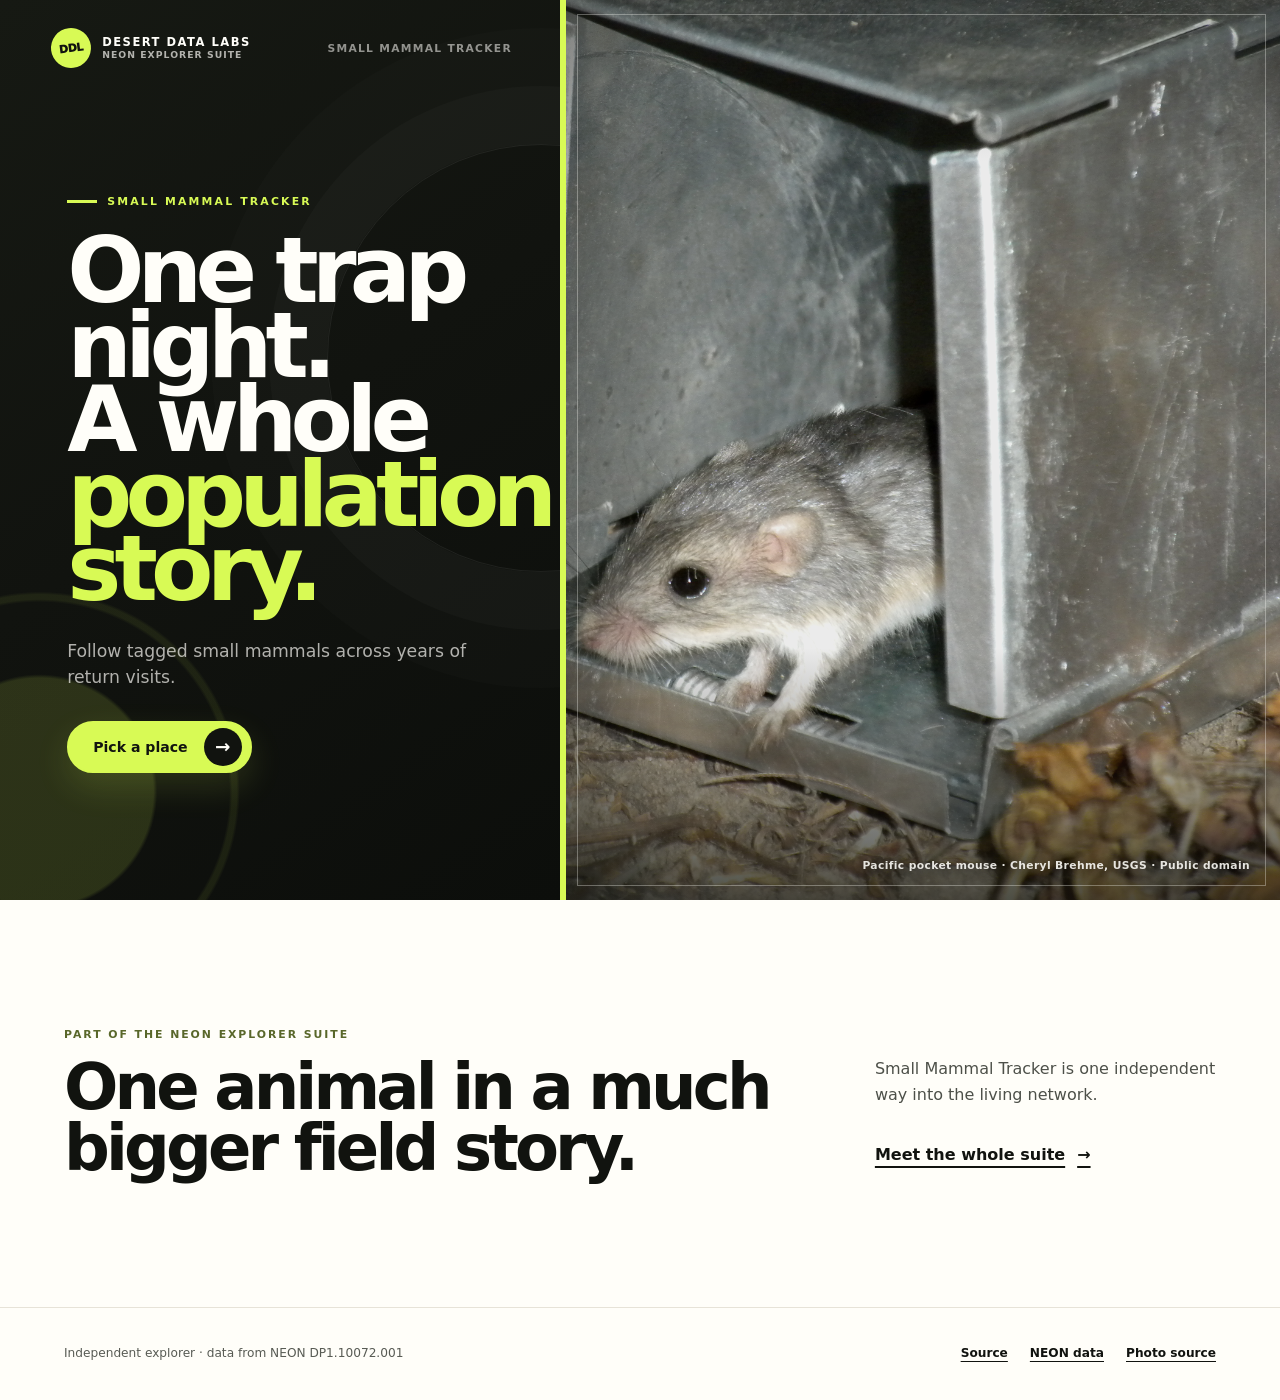
==== docs/index.html @ df5942e6 "Revamp public cover as a Living Poster" ====
<!doctype html>
<html lang="en">
<head>
  <meta charset="utf-8">
  <meta name="viewport" content="width=device-width, initial-scale=1">
  <title>NEON Small Mammal Tracker — Follow a tagged animal</title>
  <meta name="description" content="Follow tagged small mammals across years of return visits in an interactive NEON data explorer.">
  <meta name="theme-color" content="#11130f">
  <meta name="color-scheme" content="dark">

  <link rel="canonical" href="https://tgilbert14.github.io/NEON-Small-Mammal-Tracker-App/">
  <link rel="preload" as="image" href="assets/pacific-pocket-mouse-sherman-trap-usgs.jpg" fetchpriority="high">

  <meta property="og:type" content="website">
  <meta property="og:site_name" content="NEON Explorer Suite">
  <meta property="og:title" content="One trap night. A whole population story.">
  <meta property="og:description" content="Follow tagged small mammals across years of return visits.">
  <meta property="og:url" content="https://tgilbert14.github.io/NEON-Small-Mammal-Tracker-App/">
  <meta property="og:image" content="https://tgilbert14.github.io/NEON-Small-Mammal-Tracker-App/og-image.jpg">
  <meta property="og:image:width" content="1200">
  <meta property="og:image:height" content="630">
  <meta property="og:image:alt" content="A Pacific pocket mouse leaves a Sherman live trap beside the words One trap night. A whole population story.">
  <meta name="twitter:card" content="summary_large_image">
  <meta name="twitter:title" content="One trap night. A whole population story.">
  <meta name="twitter:description" content="Follow tagged small mammals across years of return visits.">
  <meta name="twitter:image" content="https://tgilbert14.github.io/NEON-Small-Mammal-Tracker-App/og-image.jpg">
  <meta name="twitter:image:alt" content="A Pacific pocket mouse leaves a Sherman live trap beside the words One trap night. A whole population story.">

  <script type="application/ld+json">
  {
    "@context": "https://schema.org",
    "@type": "WebApplication",
    "name": "NEON Small Mammal Tracker",
    "description": "Follow tagged small mammals across years of return visits.",
    "applicationCategory": "EducationalApplication",
    "operatingSystem": "Any",
    "isAccessibleForFree": true,
    "url": "https://019ec337-7100-317e-5052-c3bf32ffcb79.share.connect.posit.cloud/",
    "codeRepository": "https://github.com/tgilbert14/NEON-Small-Mammal-Tracker-App"
  }
  </script>

  <style>
    :root {
      --ink: #11130f;
      --ink-soft: #1a1d17;
      --paper: #fffef9;
      --acid: #d8fa55;
      --acid-soft: #e9fca4;
      --sand: #e8d7b2;
      --muted: rgba(255, 254, 249, .68);
      --line: rgba(255, 254, 249, .16);
      --shell: 1280px;
      --ease: cubic-bezier(.2, .75, .25, 1);
    }

    *, *::before, *::after { box-sizing: border-box; }
    html { scroll-behavior: smooth; background: var(--ink); }
    body {
      margin: 0;
      color: var(--paper);
      background: var(--ink);
      font-family: Inter, ui-sans-serif, system-ui, -apple-system, BlinkMacSystemFont, "Segoe UI", sans-serif;
      -webkit-font-smoothing: antialiased;
      text-rendering: optimizeLegibility;
    }
    img { max-width: 100%; }
    a { color: inherit; }

    .skip-link {
      position: fixed;
      z-index: 100;
      top: 10px;
      left: 10px;
      padding: 12px 16px;
      color: var(--ink);
      background: var(--acid);
      border-radius: 999px;
      font-weight: 850;
      text-decoration: none;
      transform: translateY(-180%);
      transition: transform .18s ease;
    }
    .skip-link:focus { transform: translateY(0); }

    .topline {
      position: absolute;
      z-index: 20;
      top: 0;
      left: 0;
      width: 44%;
      min-height: 94px;
      display: flex;
      align-items: center;
      justify-content: space-between;
      gap: 24px;
      padding: 26px clamp(24px, 4vw, 64px);
    }
    .brand {
      min-height: 44px;
      display: inline-flex;
      align-items: center;
      gap: 11px;
      color: var(--paper);
      text-decoration: none;
    }
    .brand-mark {
      width: 40px;
      height: 40px;
      display: grid;
      place-items: center;
      flex: 0 0 auto;
      color: var(--ink);
      background: var(--acid);
      border-radius: 50%;
      font-size: .68rem;
      font-weight: 950;
      letter-spacing: -.03em;
      transform: rotate(-7deg);
    }
    .brand-copy {
      display: grid;
      gap: 2px;
      font-size: .72rem;
      font-weight: 850;
      line-height: 1.05;
      letter-spacing: .13em;
      text-transform: uppercase;
    }
    .brand-copy small {
      color: var(--muted);
      font-size: .58rem;
      font-weight: 700;
      letter-spacing: .11em;
    }
    .product-name {
      color: rgba(255, 254, 249, .54);
      font-size: .67rem;
      font-weight: 800;
      letter-spacing: .12em;
      text-align: right;
      text-transform: uppercase;
    }

    .poster {
      position: relative;
      min-height: 100svh;
      display: grid;
      grid-template-columns: 44% 56%;
      overflow: hidden;
      isolation: isolate;
      background: var(--ink);
    }
    .poster::after {
      content: "";
      position: absolute;
      z-index: 8;
      top: 0;
      bottom: 0;
      left: calc(44% - 3px);
      width: 6px;
      background: var(--acid);
      pointer-events: none;
    }

    .poster-copy {
      position: relative;
      z-index: 3;
      min-width: 0;
      min-height: 100svh;
      display: flex;
      flex-direction: column;
      justify-content: center;
      align-items: flex-start;
      padding: 132px clamp(28px, 5.25vw, 84px) 64px clamp(28px, 5.25vw, 84px);
      overflow: hidden;
      background:
        radial-gradient(circle at 7% 88%, rgba(216, 250, 85, .14) 0 12%, transparent 12.4%),
        radial-gradient(circle at 7% 88%, transparent 0 20%, rgba(216, 250, 85, .075) 20.3% 20.8%, transparent 21.1%),
        linear-gradient(145deg, #161913 0%, var(--ink) 48%, #0c0e0b 100%);
    }
    .poster-copy::before {
      content: "";
      position: absolute;
      z-index: -1;
      top: 16%;
      right: -34%;
      width: 76%;
      aspect-ratio: 1;
      border: 1px solid rgba(255, 254, 249, .07);
      border-radius: 50%;
      box-shadow: 0 0 0 58px rgba(255, 254, 249, .018), 0 0 0 116px rgba(255, 254, 249, .012);
    }
    .poster-kicker {
      display: inline-flex;
      align-items: center;
      gap: 10px;
      margin: 0 0 26px;
      color: var(--acid);
      font-size: .68rem;
      font-weight: 900;
      letter-spacing: .2em;
      text-transform: uppercase;
    }
    .poster-kicker::before {
      content: "";
      width: 30px;
      height: 3px;
      background: currentColor;
    }
    .poster h1 {
      max-width: 720px;
      margin: 0;
      color: var(--paper);
      font-size: clamp(4.35rem, 7.1vw, 8.5rem);
      font-weight: 900;
      line-height: .82;
      letter-spacing: -.075em;
      text-wrap: balance;
    }
    .poster h1 span { display: block; }
    .poster h1 em {
      display: inline;
      color: var(--acid);
      font-style: normal;
    }
    .poster-promise {
      max-width: 430px;
      margin: 32px 0 0;
      color: var(--muted);
      font-size: clamp(1rem, 1.35vw, 1.22rem);
      line-height: 1.5;
    }
    .poster-cta {
      min-height: 52px;
      display: inline-flex;
      align-items: center;
      justify-content: center;
      gap: 16px;
      margin-top: 30px;
      padding: 0 8px 0 24px;
      color: var(--ink);
      background: var(--acid);
      border: 2px solid var(--acid);
      border-radius: 999px;
      box-shadow: 0 14px 34px rgba(216, 250, 85, .14);
      font-size: .88rem;
      font-weight: 900;
      text-decoration: none;
      transition: transform .18s var(--ease), background .18s ease, box-shadow .18s ease;
    }
    .poster-cta-icon {
      width: 38px;
      height: 38px;
      display: grid;
      place-items: center;
      flex: 0 0 auto;
      color: var(--paper);
      background: var(--ink);
      border-radius: 50%;
      font-size: 1.15rem;
      line-height: 1;
      transition: transform .18s var(--ease);
    }
    .poster-cta:hover {
      color: var(--ink);
      background: var(--acid-soft);
      box-shadow: 0 18px 42px rgba(216, 250, 85, .2);
      transform: translateY(-3px);
    }
    .poster-cta:hover .poster-cta-icon { transform: translateX(3px); }

    .poster-photo {
      position: relative;
      min-width: 0;
      min-height: 100svh;
      margin: 0;
      overflow: hidden;
      background: #5f5b4e;
    }
    .poster-photo::before {
      content: "";
      position: absolute;
      z-index: 2;
      inset: 0;
      background:
        linear-gradient(90deg, rgba(17, 19, 15, .33), transparent 18%),
        linear-gradient(0deg, rgba(17, 19, 15, .72), transparent 28%),
        linear-gradient(180deg, rgba(17, 19, 15, .28), transparent 18%);
      pointer-events: none;
    }
    .poster-photo::after {
      content: "";
      position: absolute;
      z-index: 3;
      inset: 14px;
      border: 1px solid rgba(255, 254, 249, .32);
      pointer-events: none;
    }
    .poster-photo img {
      width: 100%;
      height: 100%;
      display: block;
      object-fit: cover;
      object-position: 100% 50%;
      filter: saturate(.82) contrast(1.06) brightness(.92);
      transform: scale(1.015);
    }
    .poster-photo figcaption {
      position: absolute;
      z-index: 4;
      right: 30px;
      bottom: 27px;
      left: 30px;
      color: rgba(255, 254, 249, .88);
      font-size: .67rem;
      font-weight: 700;
      line-height: 1.35;
      letter-spacing: .035em;
      text-align: right;
      text-shadow: 0 2px 14px rgba(0, 0, 0, .9);
    }

    .suite-bridge {
      display: grid;
      grid-template-columns: minmax(0, 1.35fr) minmax(260px, .65fr);
      gap: clamp(38px, 8vw, 120px);
      align-items: end;
      max-width: var(--shell);
      margin: 0 auto;
      padding: clamp(72px, 10vw, 132px) clamp(24px, 5vw, 70px);
      color: var(--ink);
      background: var(--paper);
    }
    .bridge-wrap { background: var(--paper); }
    .suite-bridge .eyebrow {
      display: block;
      margin-bottom: 16px;
      color: #59672a;
      font-size: .68rem;
      font-weight: 900;
      letter-spacing: .18em;
      text-transform: uppercase;
    }
    .suite-bridge h2 {
      max-width: 760px;
      margin: 0;
      color: var(--ink);
      font-size: clamp(2.3rem, 5vw, 5.2rem);
      font-weight: 900;
      line-height: .95;
      letter-spacing: -.06em;
      text-wrap: balance;
    }
    .bridge-note {
      margin: 0;
      color: #4d5049;
      font-size: 1rem;
      line-height: 1.65;
    }
    .bridge-link {
      min-height: 48px;
      display: inline-flex;
      align-items: center;
      gap: 12px;
      margin-top: 22px;
      color: var(--ink);
      font-weight: 900;
      text-decoration-thickness: 2px;
      text-underline-offset: 6px;
    }

    footer {
      border-top: 1px solid #e7e3d8;
      color: #585b54;
      background: var(--paper);
    }
    .footer-inner {
      max-width: var(--shell);
      min-height: 92px;
      display: flex;
      align-items: center;
      justify-content: space-between;
      gap: 24px;
      margin: 0 auto;
      padding: 22px clamp(24px, 5vw, 70px);
      font-size: .76rem;
      line-height: 1.5;
    }
    .footer-links {
      display: flex;
      flex-wrap: wrap;
      justify-content: flex-end;
      gap: 10px 22px;
    }
    .footer-links a {
      min-height: 44px;
      display: inline-flex;
      align-items: center;
      color: var(--ink);
      font-weight: 800;
      text-underline-offset: 4px;
    }

    :focus-visible {
      outline: 3px solid var(--acid);
      outline-offset: 4px;
    }
    .poster-cta:focus-visible {
      outline-color: var(--paper);
      outline-offset: 5px;
    }

    @media (max-width: 980px) {
      .topline { width: 50%; }
      .poster { grid-template-columns: 50% 50%; }
      .poster::after { left: calc(50% - 3px); }
      .poster h1 { font-size: clamp(3.75rem, 8.2vw, 6.6rem); }
    }

    @media (max-width: 760px) {
      .topline {
        position: absolute;
        width: 100%;
        min-height: 62px;
        padding: 9px 16px;
        background: linear-gradient(180deg, rgba(17, 19, 15, .82), rgba(17, 19, 15, .18), transparent);
      }
      .brand { gap: 8px; }
      .brand-mark { width: 36px; height: 36px; font-size: .62rem; }
      .brand-copy { font-size: .64rem; }
      .brand-copy small { font-size: .52rem; }
      .product-name { color: rgba(255, 254, 249, .82); font-size: .58rem; }

      .poster {
        min-height: 100svh;
        grid-template-columns: 1fr;
        grid-template-rows: minmax(270px, 39svh) auto;
      }
      .poster::after {
        top: calc(39svh - 3px);
        right: 0;
        bottom: auto;
        left: 0;
        width: auto;
        height: 6px;
      }
      .poster-photo {
        grid-row: 1;
        min-height: 270px;
        height: 39svh;
      }
      .poster-photo img { object-position: 100% 52%; }
      .poster-photo::before {
        background:
          linear-gradient(180deg, rgba(17, 19, 15, .38), transparent 30%),
          linear-gradient(0deg, rgba(17, 19, 15, .38), transparent 24%);
      }
      .poster-photo::after { inset: 10px; }
      .poster-photo figcaption {
        right: 18px;
        bottom: 15px;
        left: 18px;
        font-size: .6rem;
      }
      .poster-copy {
        grid-row: 2;
        min-height: calc(61svh + 6px);
        justify-content: center;
        padding: 42px clamp(22px, 8vw, 50px) 38px;
      }
      .poster-copy::before { top: 0; right: -28%; width: 62%; }
      .poster-kicker { margin-bottom: 18px; font-size: .61rem; }
      .poster h1 {
        max-width: 610px;
        font-size: clamp(3.35rem, 14.2vw, 6rem);
        line-height: .86;
      }
      .poster-promise { margin-top: 23px; font-size: .98rem; line-height: 1.45; }
      .poster-cta { min-height: 52px; margin-top: 22px; }

      .suite-bridge { grid-template-columns: 1fr; gap: 34px; }
      .bridge-note { max-width: 540px; }
      .footer-inner { align-items: flex-start; flex-direction: column; gap: 2px; }
      .footer-links { justify-content: flex-start; }
    }

    @media (max-width: 360px) {
      .topline { padding-right: 12px; padding-left: 12px; }
      .brand-copy span { display: none; }
      .brand-copy small { font-size: .56rem; }
      .product-name { max-width: 122px; line-height: 1.2; }
      .poster { grid-template-rows: minmax(250px, 36svh) auto; }
      .poster::after { top: calc(36svh - 3px); }
      .poster-photo { min-height: 250px; height: 36svh; }
      .poster-copy {
        min-height: calc(64svh + 6px);
        padding: 34px 20px 30px;
      }
      .poster-kicker { margin-bottom: 16px; }
      .poster h1 { font-size: clamp(3.05rem, 15.6vw, 3.6rem); }
      .poster-promise { margin-top: 18px; }
      .poster-cta { width: 100%; justify-content: space-between; margin-top: 20px; }
      .suite-bridge { padding-right: 20px; padding-left: 20px; }
    }

    @media (prefers-reduced-motion: reduce) {
      html { scroll-behavior: auto; }
      *, *::before, *::after {
        scroll-behavior: auto !important;
        transition-duration: .001ms !important;
        animation-duration: .001ms !important;
        animation-iteration-count: 1 !important;
      }
      .poster-cta:hover,
      .poster-cta:hover .poster-cta-icon { transform: none; }
    }

    @media (prefers-contrast: more) {
      .poster-promise, .product-name, .poster-photo figcaption { color: var(--paper); }
      .poster-photo figcaption { padding: 7px 9px; background: rgba(17, 19, 15, .94); }
      .bridge-note, footer { color: #242620; }
    }

    @media (forced-colors: active) {
      .brand-mark, .poster-cta, .poster-cta-icon { border: 2px solid ButtonText; }
      .poster::after { background: Highlight; }
    }
  </style>
</head>

<body>
  <a class="skip-link" href="#main">Skip to the poster</a>

  <nav class="topline" aria-label="Cover navigation">
    <a class="brand" href="#main" aria-label="NEON Explorer Suite, Small Mammal Tracker">
      <span class="brand-mark" aria-hidden="true">DDL</span>
      <span class="brand-copy"><span>Desert Data Labs</span><small>NEON Explorer Suite</small></span>
    </a>
    <span class="product-name" aria-current="page">Small Mammal Tracker</span>
  </nav>

  <main id="main">
    <section class="poster" aria-labelledby="poster-title">
      <div class="poster-copy">
        <p class="poster-kicker">Small Mammal Tracker</p>
        <h1 id="poster-title" aria-label="One trap night. A whole population story.">One trap night.<span>A whole <em>population story.</em></span></h1>
        <p class="poster-promise">Follow tagged small mammals across years of return visits.</p>
        <a class="poster-cta" href="https://019ec337-7100-317e-5052-c3bf32ffcb79.share.connect.posit.cloud/" target="_blank" rel="noopener">
          <span>Pick a place</span><span class="poster-cta-icon" aria-hidden="true">→</span>
        </a>
      </div>

      <figure class="poster-photo">
        <img src="assets/pacific-pocket-mouse-sherman-trap-usgs.jpg" alt="A Pacific pocket mouse emerges from the open door of a large metal Sherman live trap on leaf-strewn ground." width="4000" height="3000" fetchpriority="high" decoding="async">
        <figcaption>Pacific pocket mouse · Cheryl Brehme, USGS · Public domain</figcaption>
      </figure>
    </section>

    <div class="bridge-wrap">
      <section class="suite-bridge" aria-labelledby="suite-title">
        <div>
          <span class="eyebrow">Part of the NEON Explorer Suite</span>
          <h2 id="suite-title">One animal in a much bigger field story.</h2>
        </div>
        <div>
          <p class="bridge-note">Small Mammal Tracker is one independent way into the living network.</p>
          <a class="bridge-link" href="https://tgilbert14.github.io/NEON-Driver-Cascade/">Meet the whole suite <span aria-hidden="true">→</span></a>
        </div>
      </section>
    </div>
  </main>

  <footer>
    <div class="footer-inner">
      <span>Independent explorer · data from NEON DP1.10072.001</span>
      <nav class="footer-links" aria-label="Project and source links">
        <a href="https://github.com/tgilbert14/NEON-Small-Mammal-Tracker-App">Source</a>
        <a href="https://data.neonscience.org/data-products/DP1.10072.001">NEON data</a>
        <a href="https://www.usgs.gov/media/images/pacific-pocket-mouse-sherman-trap">Photo source</a>
      </nav>
    </div>
  </footer>
</body>
</html>
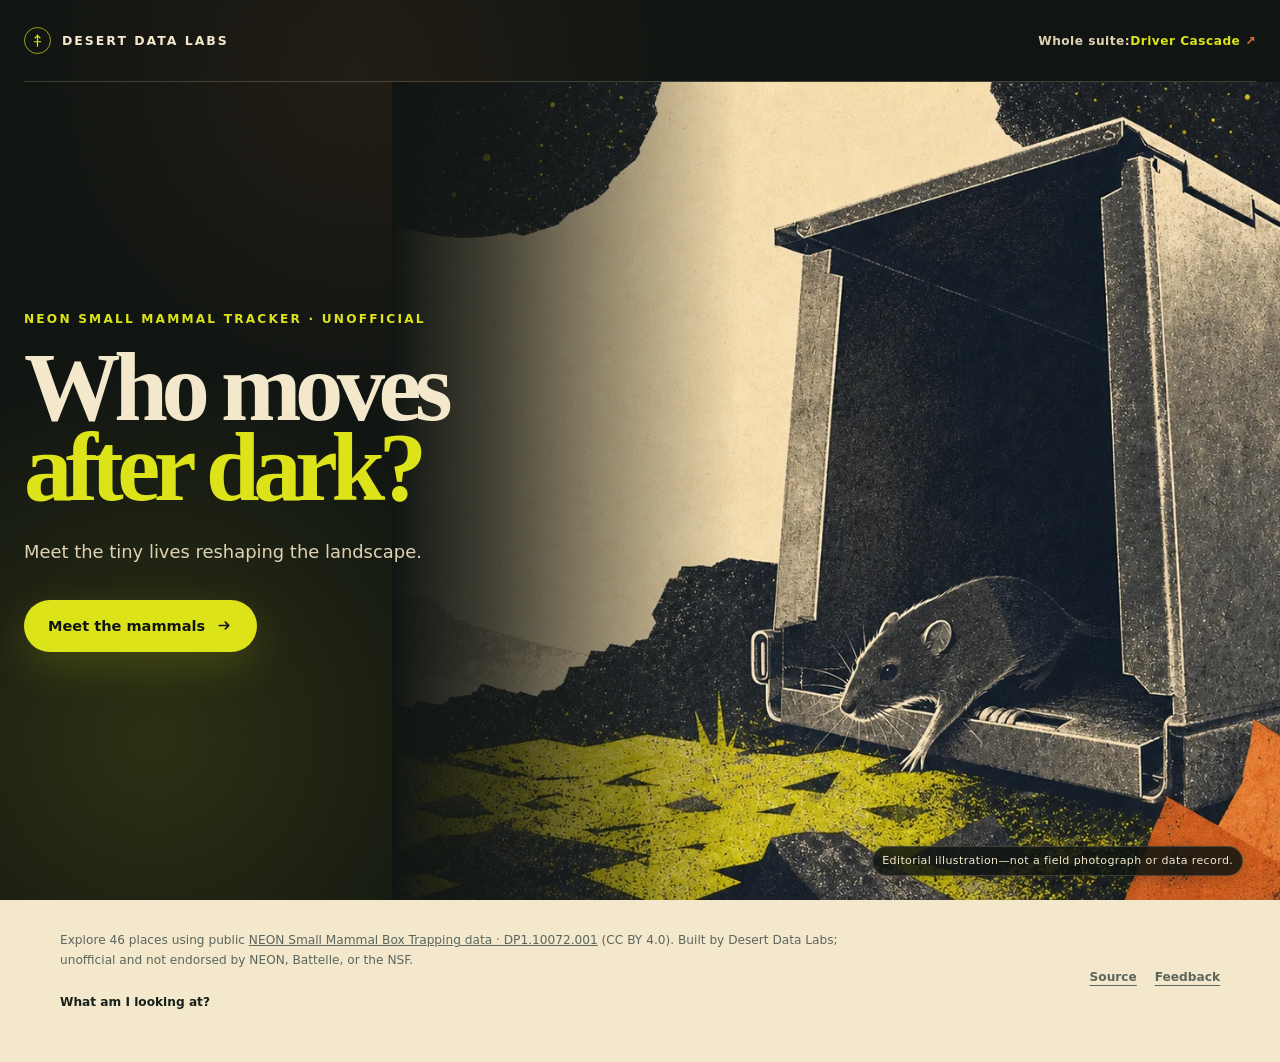
==== commit 016c7792: "Promote the Small Mammal Living Poster" ====
--- a/docs/index.html
+++ b/docs/index.html
@@ -2,36 +2,39 @@
 <html lang="en">
 <head>
   <meta charset="utf-8">
-  <meta name="viewport" content="width=device-width, initial-scale=1">
-  <title>NEON Small Mammal Tracker — Follow a tagged animal</title>
-  <meta name="description" content="Follow tagged small mammals across years of return visits in an interactive NEON data explorer.">
-  <meta name="theme-color" content="#11130f">
+  <meta name="viewport" content="width=device-width,initial-scale=1">
+  <title>NEON Small Mammal Tracker — Who moves after dark?</title>
+  <meta name="description" content="Meet the tiny lives reshaping the landscape in an interactive NEON small-mammal explorer.">
+  <meta name="theme-color" content="#111512">
   <meta name="color-scheme" content="dark">
 
+  <link rel="icon" href="data:image/svg+xml,%3Csvg xmlns='http://www.w3.org/2000/svg' viewBox='0 0 64 64'%3E%3Crect width='64' height='64' rx='32' fill='%23dce319'/%3E%3Cpath d='M14 39V25h9l6 7 6-7h15v14H39V30l-10 11-10-11v9z' fill='%23111512'/%3E%3C/svg%3E">
   <link rel="canonical" href="https://tgilbert14.github.io/NEON-Small-Mammal-Tracker-App/">
-  <link rel="preload" as="image" href="assets/pacific-pocket-mouse-sherman-trap-usgs.jpg" fetchpriority="high">
+  <link rel="preload" as="image" type="image/webp"
+    imagesrcset="assets/small-mammal-living-poster-840.webp 840w, assets/small-mammal-living-poster.webp 1672w"
+    imagesizes="(max-width: 700px) 100vw, 72vw" fetchpriority="high">
 
   <meta property="og:type" content="website">
   <meta property="og:site_name" content="NEON Explorer Suite">
-  <meta property="og:title" content="One trap night. A whole population story.">
-  <meta property="og:description" content="Follow tagged small mammals across years of return visits.">
   <meta property="og:url" content="https://tgilbert14.github.io/NEON-Small-Mammal-Tracker-App/">
-  <meta property="og:image" content="https://tgilbert14.github.io/NEON-Small-Mammal-Tracker-App/og-image.jpg">
+  <meta property="og:title" content="Who moves after dark?">
+  <meta property="og:description" content="Meet the tiny lives reshaping the landscape.">
+  <meta property="og:image" content="https://tgilbert14.github.io/NEON-Small-Mammal-Tracker-App/og-image.png">
   <meta property="og:image:width" content="1200">
   <meta property="og:image:height" content="630">
-  <meta property="og:image:alt" content="A Pacific pocket mouse leaves a Sherman live trap beside the words One trap night. A whole population story.">
+  <meta property="og:image:alt" content="Editorial screenprint of a mouse leaving an oversized metal box live trap beside the words Who moves after dark?">
   <meta name="twitter:card" content="summary_large_image">
-  <meta name="twitter:title" content="One trap night. A whole population story.">
-  <meta name="twitter:description" content="Follow tagged small mammals across years of return visits.">
-  <meta name="twitter:image" content="https://tgilbert14.github.io/NEON-Small-Mammal-Tracker-App/og-image.jpg">
-  <meta name="twitter:image:alt" content="A Pacific pocket mouse leaves a Sherman live trap beside the words One trap night. A whole population story.">
+  <meta name="twitter:title" content="Who moves after dark?">
+  <meta name="twitter:description" content="Meet the tiny lives reshaping the landscape.">
+  <meta name="twitter:image" content="https://tgilbert14.github.io/NEON-Small-Mammal-Tracker-App/og-image.png">
+  <meta name="twitter:image:alt" content="Editorial screenprint of a mouse and an oversized metal box live trap under a starry night sky.">
 
   <script type="application/ld+json">
   {
     "@context": "https://schema.org",
     "@type": "WebApplication",
     "name": "NEON Small Mammal Tracker",
-    "description": "Follow tagged small mammals across years of return visits.",
+    "description": "Explore public NEON small-mammal capture and recapture records.",
     "applicationCategory": "EducationalApplication",
     "operatingSystem": "Any",
     "isAccessibleForFree": true,
@@ -42,543 +45,413 @@
 
   <style>
     :root {
-      --ink: #11130f;
-      --ink-soft: #1a1d17;
-      --paper: #fffef9;
-      --acid: #d8fa55;
-      --acid-soft: #e9fca4;
-      --sand: #e8d7b2;
-      --muted: rgba(255, 254, 249, .68);
-      --line: rgba(255, 254, 249, .16);
-      --shell: 1280px;
-      --ease: cubic-bezier(.2, .75, .25, 1);
+      --night: #111512;
+      --night-2: #1b211d;
+      --acid: #dce319;
+      --acid-soft: #f0f47c;
+      --ember: #e87531;
+      --paper: #f3e8cb;
+      --paper-2: #dfd2b3;
+      --ink: #172019;
+      --line: rgba(243, 232, 203, .2);
+      --sans: Aptos, "Segoe UI", ui-sans-serif, system-ui, -apple-system, BlinkMacSystemFont, sans-serif;
+      --serif: Iowan Old Style, Palatino Linotype, Book Antiqua, Palatino, Georgia, serif;
     }
 
     *, *::before, *::after { box-sizing: border-box; }
-    html { scroll-behavior: smooth; background: var(--ink); }
+    html { background: var(--night); scroll-behavior: smooth; }
     body {
       margin: 0;
-      color: var(--paper);
-      background: var(--ink);
-      font-family: Inter, ui-sans-serif, system-ui, -apple-system, BlinkMacSystemFont, "Segoe UI", sans-serif;
+      background: var(--paper);
+      color: var(--ink);
+      font-family: var(--sans);
       -webkit-font-smoothing: antialiased;
       text-rendering: optimizeLegibility;
     }
     img { max-width: 100%; }
     a { color: inherit; }
-
-    .skip-link {
+    a:focus-visible, summary:focus-visible {
+      outline: 3px solid var(--acid);
+      outline-offset: 5px;
+    }
+    .skip {
       position: fixed;
       z-index: 100;
-      top: 10px;
-      left: 10px;
-      padding: 12px 16px;
-      color: var(--ink);
-      background: var(--acid);
+      top: -80px;
+      left: 16px;
+      min-height: 44px;
+      display: inline-flex;
+      align-items: center;
+      padding: 0 16px;
       border-radius: 999px;
+      color: var(--night);
+      background: var(--paper);
       font-weight: 850;
-      text-decoration: none;
-      transform: translateY(-180%);
-      transition: transform .18s ease;
-    }
-    .skip-link:focus { transform: translateY(0); }
-
+      transition: top .2s ease;
+    }
+    .skip:focus { top: 16px; }
+
+    .poster {
+      position: relative;
+      min-height: 100svh;
+      overflow: hidden;
+      isolation: isolate;
+      color: var(--paper);
+      background:
+        radial-gradient(circle at 12% 82%, rgba(220, 227, 25, .13), transparent 28%),
+        radial-gradient(circle at 28% 8%, rgba(232, 117, 49, .08), transparent 26%),
+        var(--night);
+    }
+    .poster::after {
+      content: "";
+      position: absolute;
+      z-index: -1;
+      inset: 0;
+      opacity: .18;
+      pointer-events: none;
+      background-image: url("data:image/svg+xml,%3Csvg xmlns='http://www.w3.org/2000/svg' width='110' height='110' viewBox='0 0 110 110'%3E%3Cfilter id='n'%3E%3CfeTurbulence type='fractalNoise' baseFrequency='.8' numOctaves='3' stitchTiles='stitch'/%3E%3C/filter%3E%3Crect width='100%25' height='100%25' filter='url(%23n)' opacity='.18'/%3E%3C/svg%3E");
+      mix-blend-mode: soft-light;
+    }
     .topline {
-      position: absolute;
-      z-index: 20;
-      top: 0;
-      left: 0;
-      width: 44%;
-      min-height: 94px;
+      position: relative;
+      z-index: 5;
+      width: min(1440px, calc(100% - 48px));
+      min-height: 82px;
       display: flex;
       align-items: center;
       justify-content: space-between;
       gap: 24px;
-      padding: 26px clamp(24px, 4vw, 64px);
+      margin: 0 auto;
+      border-bottom: 1px solid var(--line);
     }
     .brand {
-      min-height: 44px;
       display: inline-flex;
       align-items: center;
       gap: 11px;
-      color: var(--paper);
-      text-decoration: none;
+      font-size: .78rem;
+      font-weight: 850;
+      letter-spacing: .16em;
+      text-transform: uppercase;
     }
     .brand-mark {
-      width: 40px;
-      height: 40px;
+      width: 27px;
+      height: 27px;
       display: grid;
       place-items: center;
       flex: 0 0 auto;
-      color: var(--ink);
+      border: 1px solid rgba(220, 227, 25, .68);
+      border-radius: 50%;
+      color: var(--acid);
+    }
+    .brand-mark svg { width: 15px; height: 15px; }
+    .cover-nav { display: flex; }
+    .suite-jump {
+      min-height: 44px;
+      display: inline-flex;
+      align-items: center;
+      color: var(--paper-2);
+      font-size: .76rem;
+      font-weight: 760;
+      letter-spacing: .04em;
+      text-decoration: none;
+    }
+    .suite-jump strong { color: var(--acid); }
+    .suite-jump span { margin-left: 5px; color: var(--ember); }
+    .suite-jump:hover strong { color: var(--acid-soft); }
+
+    .poster-grid {
+      width: min(1440px, calc(100% - 48px));
+      min-height: calc(100svh - 82px);
+      display: grid;
+      grid-template-columns: minmax(360px, .84fr) minmax(520px, 1.36fr);
+      align-items: stretch;
+      margin: 0 auto;
+    }
+    .poster-copy {
+      z-index: 3;
+      align-self: center;
+      max-width: 630px;
+      padding: 70px 0 88px;
+    }
+    .eyebrow {
+      margin: 0 0 22px;
+      color: var(--acid);
+      font-size: .76rem;
+      font-weight: 850;
+      letter-spacing: .18em;
+      text-transform: uppercase;
+    }
+    h1 {
+      max-width: 690px;
+      margin: 0;
+      font-family: var(--serif);
+      font-size: clamp(4.2rem, 7.55vw, 8rem);
+      font-weight: 600;
+      letter-spacing: -.067em;
+      line-height: .82;
+      text-wrap: balance;
+    }
+    h1 span, h1 em { display: block; }
+    h1 em { color: var(--acid); font-style: normal; font-weight: 600; }
+    .promise {
+      max-width: 470px;
+      margin: 31px 0 0;
+      color: var(--paper-2);
+      font-size: clamp(1.06rem, 1.4vw, 1.3rem);
+      line-height: 1.55;
+    }
+    .poster-actions { margin-top: 34px; }
+    .button {
+      min-height: 52px;
+      display: inline-flex;
+      align-items: center;
+      justify-content: center;
+      gap: 11px;
+      padding: 0 24px;
+      border-radius: 999px;
+      color: var(--night);
       background: var(--acid);
-      border-radius: 50%;
-      font-size: .68rem;
-      font-weight: 950;
-      letter-spacing: -.03em;
-      transform: rotate(-7deg);
-    }
-    .brand-copy {
-      display: grid;
-      gap: 2px;
-      font-size: .72rem;
+      box-shadow: 0 14px 42px rgba(220, 227, 25, .17);
+      font-size: .91rem;
       font-weight: 850;
-      line-height: 1.05;
-      letter-spacing: .13em;
-      text-transform: uppercase;
-    }
-    .brand-copy small {
-      color: var(--muted);
-      font-size: .58rem;
-      font-weight: 700;
-      letter-spacing: .11em;
-    }
-    .product-name {
-      color: rgba(255, 254, 249, .54);
-      font-size: .67rem;
-      font-weight: 800;
-      letter-spacing: .12em;
-      text-align: right;
-      text-transform: uppercase;
-    }
-
-    .poster {
+      text-decoration: none;
+      transition: transform .2s ease, box-shadow .2s ease, background .2s ease;
+    }
+    .button:hover {
+      background: var(--acid-soft);
+      box-shadow: 0 18px 50px rgba(220, 227, 25, .26);
+      transform: translateY(-2px);
+    }
+    .button svg { width: 17px; height: 17px; }
+
+    .poster-art {
       position: relative;
-      min-height: 100svh;
-      display: grid;
-      grid-template-columns: 44% 56%;
-      overflow: hidden;
-      isolation: isolate;
-      background: var(--ink);
-    }
-    .poster::after {
+      align-self: stretch;
+      min-height: 600px;
+      margin: 0 -4vw 0 -8vw;
+    }
+    .poster-art::before {
       content: "";
       position: absolute;
-      z-index: 8;
-      top: 0;
-      bottom: 0;
-      left: calc(44% - 3px);
-      width: 6px;
-      background: var(--acid);
+      z-index: 1;
+      inset: 0;
       pointer-events: none;
-    }
-
-    .poster-copy {
-      position: relative;
-      z-index: 3;
-      min-width: 0;
-      min-height: 100svh;
-      display: flex;
-      flex-direction: column;
-      justify-content: center;
-      align-items: flex-start;
-      padding: 132px clamp(28px, 5.25vw, 84px) 64px clamp(28px, 5.25vw, 84px);
-      overflow: hidden;
-      background:
-        radial-gradient(circle at 7% 88%, rgba(216, 250, 85, .14) 0 12%, transparent 12.4%),
-        radial-gradient(circle at 7% 88%, transparent 0 20%, rgba(216, 250, 85, .075) 20.3% 20.8%, transparent 21.1%),
-        linear-gradient(145deg, #161913 0%, var(--ink) 48%, #0c0e0b 100%);
-    }
-    .poster-copy::before {
-      content: "";
-      position: absolute;
-      z-index: -1;
-      top: 16%;
-      right: -34%;
-      width: 76%;
-      aspect-ratio: 1;
-      border: 1px solid rgba(255, 254, 249, .07);
-      border-radius: 50%;
-      box-shadow: 0 0 0 58px rgba(255, 254, 249, .018), 0 0 0 116px rgba(255, 254, 249, .012);
-    }
-    .poster-kicker {
-      display: inline-flex;
-      align-items: center;
-      gap: 10px;
-      margin: 0 0 26px;
-      color: var(--acid);
-      font-size: .68rem;
-      font-weight: 900;
-      letter-spacing: .2em;
-      text-transform: uppercase;
-    }
-    .poster-kicker::before {
-      content: "";
-      width: 30px;
-      height: 3px;
-      background: currentColor;
-    }
-    .poster h1 {
-      max-width: 720px;
-      margin: 0;
-      color: var(--paper);
-      font-size: clamp(4.35rem, 7.1vw, 8.5rem);
-      font-weight: 900;
-      line-height: .82;
-      letter-spacing: -.075em;
-      text-wrap: balance;
-    }
-    .poster h1 span { display: block; }
-    .poster h1 em {
-      display: inline;
-      color: var(--acid);
-      font-style: normal;
-    }
-    .poster-promise {
-      max-width: 430px;
-      margin: 32px 0 0;
-      color: var(--muted);
-      font-size: clamp(1rem, 1.35vw, 1.22rem);
-      line-height: 1.5;
-    }
-    .poster-cta {
-      min-height: 52px;
-      display: inline-flex;
-      align-items: center;
-      justify-content: center;
-      gap: 16px;
-      margin-top: 30px;
-      padding: 0 8px 0 24px;
-      color: var(--ink);
-      background: var(--acid);
-      border: 2px solid var(--acid);
-      border-radius: 999px;
-      box-shadow: 0 14px 34px rgba(216, 250, 85, .14);
-      font-size: .88rem;
-      font-weight: 900;
-      text-decoration: none;
-      transition: transform .18s var(--ease), background .18s ease, box-shadow .18s ease;
-    }
-    .poster-cta-icon {
-      width: 38px;
-      height: 38px;
-      display: grid;
-      place-items: center;
-      flex: 0 0 auto;
-      color: var(--paper);
-      background: var(--ink);
-      border-radius: 50%;
-      font-size: 1.15rem;
-      line-height: 1;
-      transition: transform .18s var(--ease);
-    }
-    .poster-cta:hover {
-      color: var(--ink);
-      background: var(--acid-soft);
-      box-shadow: 0 18px 42px rgba(216, 250, 85, .2);
-      transform: translateY(-3px);
-    }
-    .poster-cta:hover .poster-cta-icon { transform: translateX(3px); }
-
-    .poster-photo {
-      position: relative;
-      min-width: 0;
-      min-height: 100svh;
-      margin: 0;
-      overflow: hidden;
-      background: #5f5b4e;
-    }
-    .poster-photo::before {
-      content: "";
+      background: linear-gradient(90deg, var(--night) 0%, rgba(17, 21, 18, .78) 11%, transparent 38%);
+    }
+    .poster-art picture { width: 100%; height: 100%; display: block; }
+    .poster-art img {
+      width: 100%;
+      height: 100%;
+      min-height: calc(100svh - 82px);
+      display: block;
+      object-fit: cover;
+      object-position: 61% center;
+      filter: saturate(.98) contrast(1.03);
+    }
+    .art-note {
       position: absolute;
       z-index: 2;
-      inset: 0;
-      background:
-        linear-gradient(90deg, rgba(17, 19, 15, .33), transparent 18%),
-        linear-gradient(0deg, rgba(17, 19, 15, .72), transparent 28%),
-        linear-gradient(180deg, rgba(17, 19, 15, .28), transparent 18%);
-      pointer-events: none;
-    }
-    .poster-photo::after {
-      content: "";
-      position: absolute;
-      z-index: 3;
-      inset: 14px;
-      border: 1px solid rgba(255, 254, 249, .32);
-      pointer-events: none;
-    }
-    .poster-photo img {
-      width: 100%;
-      height: 100%;
-      display: block;
-      object-fit: cover;
-      object-position: 100% 50%;
-      filter: saturate(.82) contrast(1.06) brightness(.92);
-      transform: scale(1.015);
-    }
-    .poster-photo figcaption {
-      position: absolute;
-      z-index: 4;
-      right: 30px;
-      bottom: 27px;
-      left: 30px;
-      color: rgba(255, 254, 249, .88);
-      font-size: .67rem;
-      font-weight: 700;
-      line-height: 1.35;
+      right: 5vw;
+      bottom: 24px;
+      min-height: 30px;
+      display: inline-flex;
+      align-items: center;
+      margin: 0;
+      padding: 5px 9px;
+      border: 1px solid rgba(243, 232, 203, .18);
+      border-radius: 999px;
+      color: var(--paper);
+      background: rgba(17, 21, 18, .86);
+      box-shadow: 0 4px 18px rgba(0, 0, 0, .22);
+      font-size: .69rem;
+      line-height: 1.3;
       letter-spacing: .035em;
-      text-align: right;
-      text-shadow: 0 2px 14px rgba(0, 0, 0, .9);
-    }
-
-    .suite-bridge {
-      display: grid;
-      grid-template-columns: minmax(0, 1.35fr) minmax(260px, .65fr);
-      gap: clamp(38px, 8vw, 120px);
-      align-items: end;
-      max-width: var(--shell);
+    }
+
+    footer {
+      padding: 30px 24px 38px;
+      color: #5b665d;
+      background: var(--paper);
+      font-size: .76rem;
+      line-height: 1.65;
+    }
+    .footer-inner {
+      width: min(1160px, 100%);
+      display: flex;
+      justify-content: space-between;
+      gap: 42px;
       margin: 0 auto;
-      padding: clamp(72px, 10vw, 132px) clamp(24px, 5vw, 70px);
+    }
+    .footer-copy { max-width: 820px; }
+    .footer-copy > p { margin: 0; }
+    .honesty { margin-top: 10px; }
+    .honesty summary {
+      width: fit-content;
+      min-height: 44px;
+      display: flex;
+      align-items: center;
+      cursor: pointer;
       color: var(--ink);
-      background: var(--paper);
-    }
-    .bridge-wrap { background: var(--paper); }
-    .suite-bridge .eyebrow {
-      display: block;
-      margin-bottom: 16px;
-      color: #59672a;
-      font-size: .68rem;
-      font-weight: 900;
-      letter-spacing: .18em;
-      text-transform: uppercase;
-    }
-    .suite-bridge h2 {
-      max-width: 760px;
-      margin: 0;
-      color: var(--ink);
-      font-size: clamp(2.3rem, 5vw, 5.2rem);
-      font-weight: 900;
-      line-height: .95;
-      letter-spacing: -.06em;
-      text-wrap: balance;
-    }
-    .bridge-note {
-      margin: 0;
-      color: #4d5049;
-      font-size: 1rem;
-      line-height: 1.65;
-    }
-    .bridge-link {
-      min-height: 48px;
-      display: inline-flex;
-      align-items: center;
-      gap: 12px;
-      margin-top: 22px;
-      color: var(--ink);
-      font-weight: 900;
-      text-decoration-thickness: 2px;
-      text-underline-offset: 6px;
-    }
-
-    footer {
-      border-top: 1px solid #e7e3d8;
-      color: #585b54;
-      background: var(--paper);
-    }
-    .footer-inner {
-      max-width: var(--shell);
-      min-height: 92px;
-      display: flex;
-      align-items: center;
-      justify-content: space-between;
-      gap: 24px;
-      margin: 0 auto;
-      padding: 22px clamp(24px, 5vw, 70px);
-      font-size: .76rem;
-      line-height: 1.5;
-    }
-    .footer-links {
-      display: flex;
-      flex-wrap: wrap;
-      justify-content: flex-end;
-      gap: 10px 22px;
-    }
+      font-weight: 800;
+    }
+    .honesty p { max-width: 790px; margin: 2px 0 0; }
+    .footer-links { display: flex; gap: 8px 18px; white-space: nowrap; }
     .footer-links a {
       min-height: 44px;
       display: inline-flex;
       align-items: center;
-      color: var(--ink);
-      font-weight: 800;
+      font-weight: 750;
       text-underline-offset: 4px;
     }
 
-    :focus-visible {
-      outline: 3px solid var(--acid);
-      outline-offset: 4px;
-    }
-    .poster-cta:focus-visible {
-      outline-color: var(--paper);
-      outline-offset: 5px;
-    }
-
     @media (max-width: 980px) {
-      .topline { width: 50%; }
-      .poster { grid-template-columns: 50% 50%; }
-      .poster::after { left: calc(50% - 3px); }
-      .poster h1 { font-size: clamp(3.75rem, 8.2vw, 6.6rem); }
-    }
-
-    @media (max-width: 760px) {
-      .topline {
-        position: absolute;
+      .poster-grid { grid-template-columns: .95fr 1.05fr; }
+      .poster-art { margin-right: -12vw; margin-left: -14vw; }
+      .poster-copy { padding-right: 8px; }
+    }
+
+    @media (max-width: 700px) {
+      .topline { width: calc(100% - 32px); min-height: 66px; }
+      .brand { font-size: .66rem; letter-spacing: .1em; }
+      .brand-mark { width: 25px; height: 25px; }
+      .suite-jump { max-width: 152px; font-size: .66rem; line-height: 1.25; text-align: right; }
+      .poster-grid {
         width: 100%;
-        min-height: 62px;
-        padding: 9px 16px;
-        background: linear-gradient(180deg, rgba(17, 19, 15, .82), rgba(17, 19, 15, .18), transparent);
-      }
-      .brand { gap: 8px; }
-      .brand-mark { width: 36px; height: 36px; font-size: .62rem; }
-      .brand-copy { font-size: .64rem; }
-      .brand-copy small { font-size: .52rem; }
-      .product-name { color: rgba(255, 254, 249, .82); font-size: .58rem; }
-
-      .poster {
-        min-height: 100svh;
-        grid-template-columns: 1fr;
-        grid-template-rows: minmax(270px, 39svh) auto;
-      }
-      .poster::after {
-        top: calc(39svh - 3px);
-        right: 0;
-        bottom: auto;
-        left: 0;
-        width: auto;
-        height: 6px;
-      }
-      .poster-photo {
-        grid-row: 1;
-        min-height: 270px;
-        height: 39svh;
-      }
-      .poster-photo img { object-position: 100% 52%; }
-      .poster-photo::before {
-        background:
-          linear-gradient(180deg, rgba(17, 19, 15, .38), transparent 30%),
-          linear-gradient(0deg, rgba(17, 19, 15, .38), transparent 24%);
-      }
-      .poster-photo::after { inset: 10px; }
-      .poster-photo figcaption {
-        right: 18px;
-        bottom: 15px;
-        left: 18px;
+        min-height: auto;
+        display: flex;
+        flex-direction: column;
+      }
+      .poster-art {
+        order: 1;
+        width: 100%;
+        height: 42svh;
+        min-height: 300px;
+        margin: 0;
+      }
+      .poster-art::before { background: linear-gradient(0deg, var(--night) 0%, transparent 42%); }
+      .poster-art img {
+        height: 42svh;
+        min-height: 300px;
+        object-position: 72% 60%;
+      }
+      .art-note {
+        right: 16px;
+        bottom: 8px;
+        left: 16px;
+        width: fit-content;
+        max-width: calc(100% - 32px);
+        min-height: 28px;
         font-size: .6rem;
+        line-height: 1.25;
       }
       .poster-copy {
-        grid-row: 2;
-        min-height: calc(61svh + 6px);
-        justify-content: center;
-        padding: 42px clamp(22px, 8vw, 50px) 38px;
-      }
-      .poster-copy::before { top: 0; right: -28%; width: 62%; }
-      .poster-kicker { margin-bottom: 18px; font-size: .61rem; }
-      .poster h1 {
-        max-width: 610px;
-        font-size: clamp(3.35rem, 14.2vw, 6rem);
-        line-height: .86;
-      }
-      .poster-promise { margin-top: 23px; font-size: .98rem; line-height: 1.45; }
-      .poster-cta { min-height: 52px; margin-top: 22px; }
-
-      .suite-bridge { grid-template-columns: 1fr; gap: 34px; }
-      .bridge-note { max-width: 540px; }
-      .footer-inner { align-items: flex-start; flex-direction: column; gap: 2px; }
-      .footer-links { justify-content: flex-start; }
-    }
-
-    @media (max-width: 360px) {
-      .topline { padding-right: 12px; padding-left: 12px; }
-      .brand-copy span { display: none; }
-      .brand-copy small { font-size: .56rem; }
-      .product-name { max-width: 122px; line-height: 1.2; }
-      .poster { grid-template-rows: minmax(250px, 36svh) auto; }
-      .poster::after { top: calc(36svh - 3px); }
-      .poster-photo { min-height: 250px; height: 36svh; }
-      .poster-copy {
-        min-height: calc(64svh + 6px);
-        padding: 34px 20px 30px;
-      }
-      .poster-kicker { margin-bottom: 16px; }
-      .poster h1 { font-size: clamp(3.05rem, 15.6vw, 3.6rem); }
-      .poster-promise { margin-top: 18px; }
-      .poster-cta { width: 100%; justify-content: space-between; margin-top: 20px; }
-      .suite-bridge { padding-right: 20px; padding-left: 20px; }
+        order: 2;
+        width: calc(100% - 32px);
+        align-self: center;
+        padding: 26px 0 38px;
+      }
+      .eyebrow { margin-bottom: 13px; font-size: .65rem; }
+      h1 { font-size: clamp(3.5rem, 18.2vw, 5.35rem); line-height: .84; }
+      .promise { margin-top: 22px; font-size: 1rem; }
+      .poster-actions { margin-top: 25px; }
+      .button { width: 100%; }
+      .footer-inner { display: block; }
+      .footer-links { margin-top: 12px; white-space: normal; flex-wrap: wrap; }
+    }
+
+    @media (max-width: 420px) and (max-height: 860px) {
+      .poster-art, .poster-art img { height: 34svh; min-height: 34svh; }
+      .poster-copy { padding-top: 22px; }
+      h1 { font-size: clamp(3rem, 16.3vw, 3.7rem); }
+      .promise { margin-top: 18px; }
+      .poster-actions { margin-top: 20px; }
+    }
+
+    @media (max-width: 340px) {
+      .topline { gap: 10px; }
+      .brand { font-size: .61rem; }
+      .suite-jump { max-width: 126px; font-size: .61rem; }
+      .poster-copy { width: calc(100% - 24px); }
+      h1 { font-size: 2.85rem; }
     }
 
     @media (prefers-reduced-motion: reduce) {
       html { scroll-behavior: auto; }
       *, *::before, *::after {
-        scroll-behavior: auto !important;
-        transition-duration: .001ms !important;
-        animation-duration: .001ms !important;
+        animation-duration: .01ms !important;
         animation-iteration-count: 1 !important;
-      }
-      .poster-cta:hover,
-      .poster-cta:hover .poster-cta-icon { transform: none; }
+        transition-duration: .01ms !important;
+      }
+      .button:hover { transform: none; }
     }
 
     @media (prefers-contrast: more) {
-      .poster-promise, .product-name, .poster-photo figcaption { color: var(--paper); }
-      .poster-photo figcaption { padding: 7px 9px; background: rgba(17, 19, 15, .94); }
-      .bridge-note, footer { color: #242620; }
+      .promise { color: var(--paper); }
+      .art-note { background: var(--night); border-color: var(--paper); }
+      footer { color: #253128; }
     }
 
     @media (forced-colors: active) {
-      .brand-mark, .poster-cta, .poster-cta-icon { border: 2px solid ButtonText; }
-      .poster::after { background: Highlight; }
+      .brand-mark, .button, .art-note { border: 2px solid ButtonText; }
     }
   </style>
 </head>
-
 <body>
-  <a class="skip-link" href="#main">Skip to the poster</a>
-
-  <nav class="topline" aria-label="Cover navigation">
-    <a class="brand" href="#main" aria-label="NEON Explorer Suite, Small Mammal Tracker">
-      <span class="brand-mark" aria-hidden="true">DDL</span>
-      <span class="brand-copy"><span>Desert Data Labs</span><small>NEON Explorer Suite</small></span>
-    </a>
-    <span class="product-name" aria-current="page">Small Mammal Tracker</span>
-  </nav>
-
-  <main id="main">
-    <section class="poster" aria-labelledby="poster-title">
+  <a class="skip" href="#main">Skip to the poster</a>
+
+  <main id="main" class="poster" tabindex="-1">
+    <header class="topline">
+      <span class="brand" aria-label="Desert Data Labs">
+        <span class="brand-mark" aria-hidden="true">
+          <svg viewBox="0 0 24 24" fill="none"><path d="M12 3v18M8 8l4-4 4 4M7 14h10" stroke="currentColor" stroke-width="1.8" stroke-linecap="round" stroke-linejoin="round"/></svg>
+        </span>
+        Desert Data Labs
+      </span>
+      <nav class="cover-nav" aria-label="NEON Explorer Suite">
+        <a class="suite-jump" href="https://tgilbert14.github.io/NEON-Driver-Cascade/">Whole suite: <strong>Driver Cascade</strong><span aria-hidden="true">↗</span></a>
+      </nav>
+    </header>
+
+    <div class="poster-grid">
       <div class="poster-copy">
-        <p class="poster-kicker">Small Mammal Tracker</p>
-        <h1 id="poster-title" aria-label="One trap night. A whole population story.">One trap night.<span>A whole <em>population story.</em></span></h1>
-        <p class="poster-promise">Follow tagged small mammals across years of return visits.</p>
-        <a class="poster-cta" href="https://019ec337-7100-317e-5052-c3bf32ffcb79.share.connect.posit.cloud/" target="_blank" rel="noopener">
-          <span>Pick a place</span><span class="poster-cta-icon" aria-hidden="true">→</span>
-        </a>
+        <p class="eyebrow">NEON Small Mammal Tracker · unofficial</p>
+        <h1 aria-label="Who moves after dark?"><span>Who moves</span><em>after dark?</em></h1>
+        <p class="promise">Meet the tiny lives reshaping the landscape.</p>
+        <div class="poster-actions">
+          <a class="button" href="https://019ec337-7100-317e-5052-c3bf32ffcb79.share.connect.posit.cloud/">
+            Meet the mammals
+            <svg viewBox="0 0 20 20" aria-hidden="true"><path d="M4 10h11M11 6l4 4-4 4" fill="none" stroke="currentColor" stroke-width="2" stroke-linecap="round" stroke-linejoin="round"/></svg>
+          </a>
+        </div>
       </div>
 
-      <figure class="poster-photo">
-        <img src="assets/pacific-pocket-mouse-sherman-trap-usgs.jpg" alt="A Pacific pocket mouse emerges from the open door of a large metal Sherman live trap on leaf-strewn ground." width="4000" height="3000" fetchpriority="high" decoding="async">
-        <figcaption>Pacific pocket mouse · Cheryl Brehme, USGS · Public domain</figcaption>
+      <figure class="poster-art">
+        <picture>
+          <source type="image/webp"
+            srcset="assets/small-mammal-living-poster-840.webp 840w, assets/small-mammal-living-poster.webp 1672w"
+            sizes="(max-width: 700px) 100vw, 72vw">
+          <img src="assets/small-mammal-living-poster.png" width="1672" height="941"
+            fetchpriority="high" decoding="async"
+            alt="Editorial screenprint of a small nocturnal mouse emerging from an oversized metal box live trap beneath a starry sky.">
+        </picture>
+        <figcaption class="art-note">Editorial illustration—not a field photograph or data record.</figcaption>
       </figure>
-    </section>
-
-    <div class="bridge-wrap">
-      <section class="suite-bridge" aria-labelledby="suite-title">
-        <div>
-          <span class="eyebrow">Part of the NEON Explorer Suite</span>
-          <h2 id="suite-title">One animal in a much bigger field story.</h2>
-        </div>
-        <div>
-          <p class="bridge-note">Small Mammal Tracker is one independent way into the living network.</p>
-          <a class="bridge-link" href="https://tgilbert14.github.io/NEON-Driver-Cascade/">Meet the whole suite <span aria-hidden="true">→</span></a>
-        </div>
-      </section>
     </div>
   </main>
 
   <footer>
     <div class="footer-inner">
-      <span>Independent explorer · data from NEON DP1.10072.001</span>
-      <nav class="footer-links" aria-label="Project and source links">
+      <div class="footer-copy">
+        <p>Explore 46 places using public <a href="https://data.neonscience.org/data-products/DP1.10072.001">NEON Small Mammal Box Trapping data · DP1.10072.001</a> (CC BY 4.0). Built by Desert Data Labs; unofficial and not endorsed by NEON, Battelle, or the NSF.</p>
+        <details class="honesty">
+          <summary>What am I looking at?</summary>
+          <p>The explorer follows capture and recapture records from sampled plots and trapping nights. Those records show observed return visits and sampled community patterns; they do not by themselves measure total population size, complete animal movement, landscape-wide abundance, or what caused a change. The tagline is an ecological invitation; these records do not measure landscape effects or ecosystem engineering.</p>
+        </details>
+      </div>
+      <div class="footer-links">
         <a href="https://github.com/tgilbert14/NEON-Small-Mammal-Tracker-App">Source</a>
-        <a href="https://data.neonscience.org/data-products/DP1.10072.001">NEON data</a>
-        <a href="https://www.usgs.gov/media/images/pacific-pocket-mouse-sherman-trap">Photo source</a>
-      </nav>
+        <a href="mailto:desertdatalabs@gmail.com?subject=NEON%20Small%20Mammal%20Tracker">Feedback</a>
+      </div>
     </div>
   </footer>
 </body>
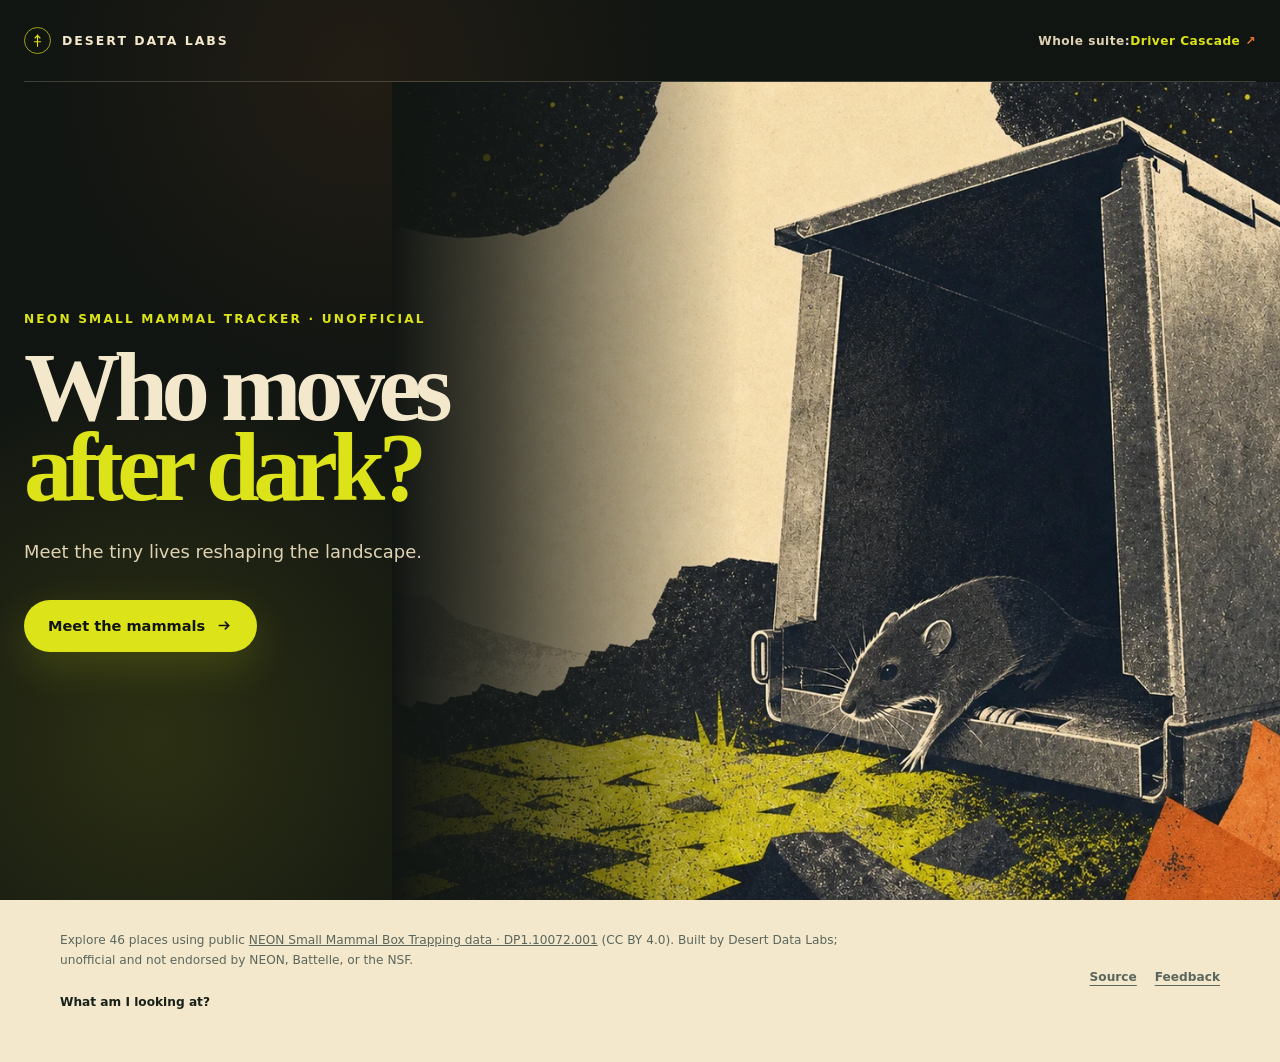
==== commit d75b226f: "ui: remove visible illustration badge" ====
--- a/docs/index.html
+++ b/docs/index.html
@@ -74,6 +74,10 @@
       outline: 3px solid var(--acid);
       outline-offset: 5px;
     }
+    /* Acid outline is near-invisible on the paper footer — swap to ink there. */
+    footer a:focus-visible, .honesty summary:focus-visible {
+      outline-color: var(--ink);
+    }
     .skip {
       position: fixed;
       z-index: 100;
@@ -248,26 +252,6 @@
       object-position: 61% center;
       filter: saturate(.98) contrast(1.03);
     }
-    .art-note {
-      position: absolute;
-      z-index: 2;
-      right: 5vw;
-      bottom: 24px;
-      min-height: 30px;
-      display: inline-flex;
-      align-items: center;
-      margin: 0;
-      padding: 5px 9px;
-      border: 1px solid rgba(243, 232, 203, .18);
-      border-radius: 999px;
-      color: var(--paper);
-      background: rgba(17, 21, 18, .86);
-      box-shadow: 0 4px 18px rgba(0, 0, 0, .22);
-      font-size: .69rem;
-      line-height: 1.3;
-      letter-spacing: .035em;
-    }
-
     footer {
       padding: 30px 24px 38px;
       color: #5b665d;
@@ -334,16 +318,6 @@
         min-height: 300px;
         object-position: 72% 60%;
       }
-      .art-note {
-        right: 16px;
-        bottom: 8px;
-        left: 16px;
-        width: fit-content;
-        max-width: calc(100% - 32px);
-        min-height: 28px;
-        font-size: .6rem;
-        line-height: 1.25;
-      }
       .poster-copy {
         order: 2;
         width: calc(100% - 32px);
@@ -387,12 +361,11 @@
 
     @media (prefers-contrast: more) {
       .promise { color: var(--paper); }
-      .art-note { background: var(--night); border-color: var(--paper); }
       footer { color: #253128; }
     }
 
     @media (forced-colors: active) {
-      .brand-mark, .button, .art-note { border: 2px solid ButtonText; }
+      .brand-mark, .button { border: 2px solid ButtonText; }
     }
   </style>
 </head>
@@ -434,7 +407,6 @@
             fetchpriority="high" decoding="async"
             alt="Editorial screenprint of a small nocturnal mouse emerging from an oversized metal box live trap beneath a starry sky.">
         </picture>
-        <figcaption class="art-note">Editorial illustration—not a field photograph or data record.</figcaption>
       </figure>
     </div>
   </main>
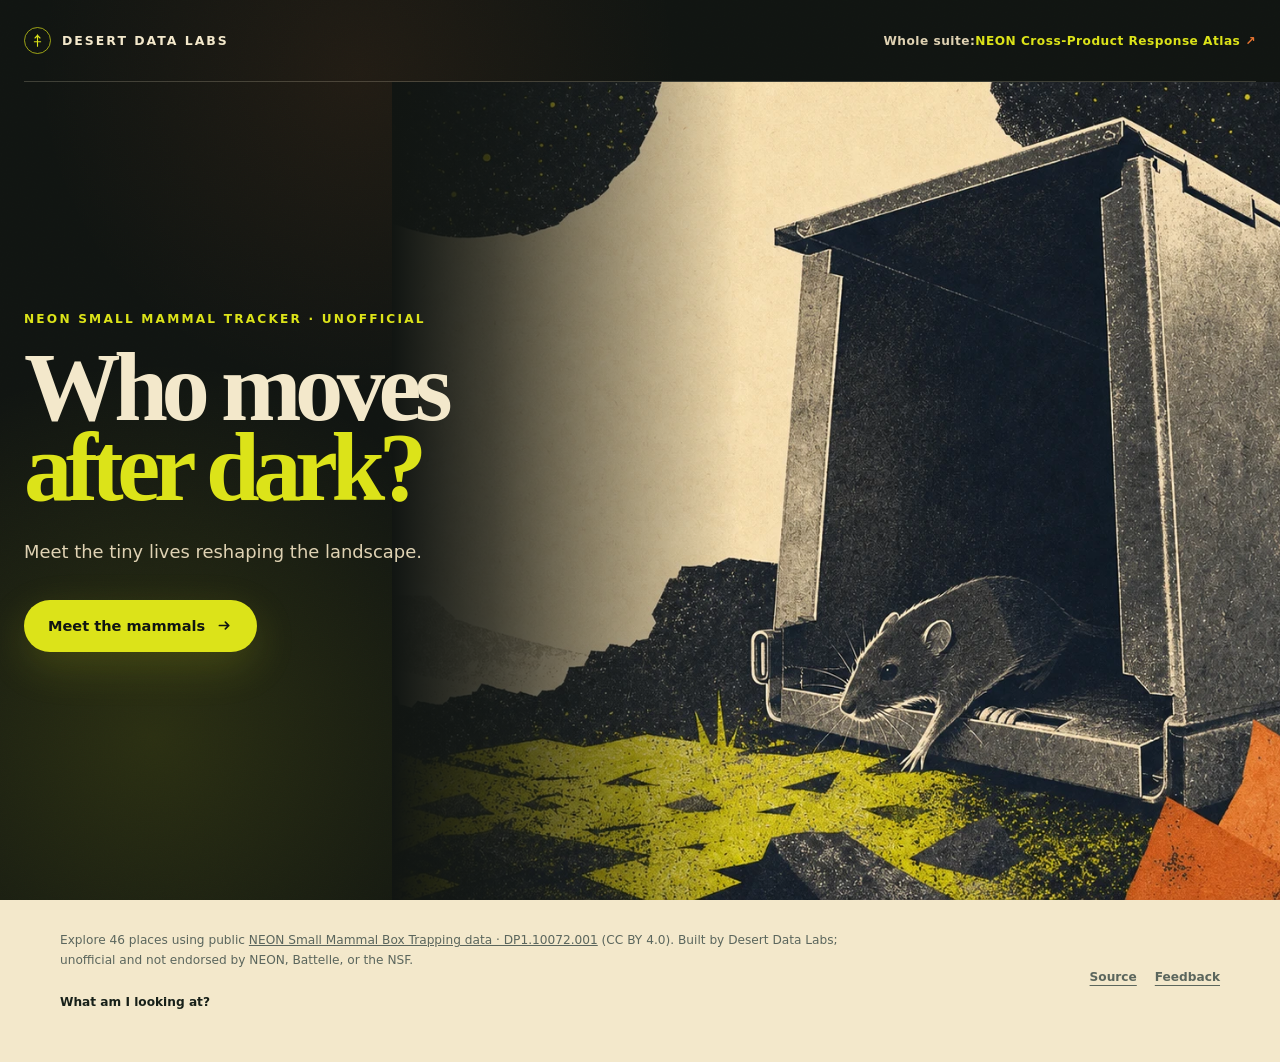
==== commit cd8903e8: "UI phase A: denominators, empty picks, compare rarefaction, provenance, suite registry - Species ban" ====
--- a/docs/index.html
+++ b/docs/index.html
@@ -3,7 +3,7 @@
 <head>
   <meta charset="utf-8">
   <meta name="viewport" content="width=device-width,initial-scale=1">
-  <title>NEON Small Mammal Tracker — Who moves after dark?</title>
+  <title>NEON Small Mammal Tracker · Who moves after dark?</title>
   <meta name="description" content="Meet the tiny lives reshaping the landscape in an interactive NEON small-mammal explorer.">
   <meta name="theme-color" content="#111512">
   <meta name="color-scheme" content="dark">
@@ -381,7 +381,7 @@
         Desert Data Labs
       </span>
       <nav class="cover-nav" aria-label="NEON Explorer Suite">
-        <a class="suite-jump" href="https://tgilbert14.github.io/NEON-Driver-Cascade/">Whole suite: <strong>Driver Cascade</strong><span aria-hidden="true">↗</span></a>
+        <a class="suite-jump" href="https://tgilbert14.github.io/NEON-Driver-Cascade/">Whole suite: <strong>NEON Cross-Product Response Atlas</strong><span aria-hidden="true">↗</span></a>
       </nav>
     </header>
 
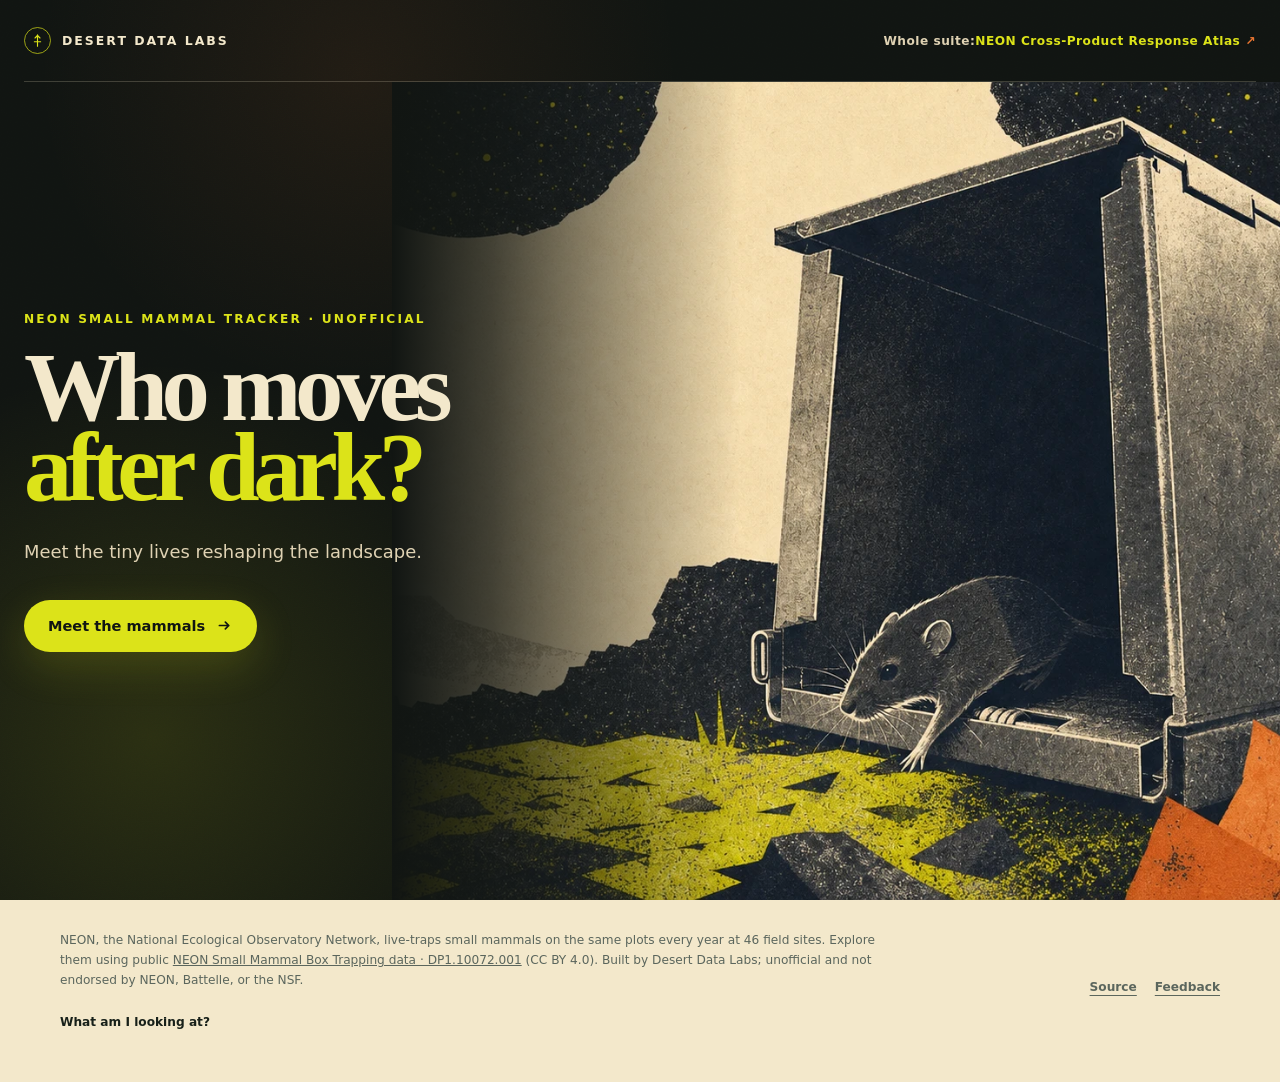
==== commit 47b3d276: "Copy sweep: no em dashes in visible strings, no sincerity labels, bundled-data wording Em dashes in " ====
--- a/docs/index.html
+++ b/docs/index.html
@@ -388,7 +388,7 @@
     <div class="poster-grid">
       <div class="poster-copy">
         <p class="eyebrow">NEON Small Mammal Tracker · unofficial</p>
-        <h1 aria-label="Who moves after dark?"><span>Who moves</span><em>after dark?</em></h1>
+        <h1><span>Who moves</span> <em>after dark?</em></h1>
         <p class="promise">Meet the tiny lives reshaping the landscape.</p>
         <div class="poster-actions">
           <a class="button" href="https://019ec337-7100-317e-5052-c3bf32ffcb79.share.connect.posit.cloud/">
@@ -414,10 +414,10 @@
   <footer>
     <div class="footer-inner">
       <div class="footer-copy">
-        <p>Explore 46 places using public <a href="https://data.neonscience.org/data-products/DP1.10072.001">NEON Small Mammal Box Trapping data · DP1.10072.001</a> (CC BY 4.0). Built by Desert Data Labs; unofficial and not endorsed by NEON, Battelle, or the NSF.</p>
+        <p>NEON, the National Ecological Observatory Network, live-traps small mammals on the same plots every year at 46 field sites. Explore them using public <a href="https://data.neonscience.org/data-products/DP1.10072.001">NEON Small Mammal Box Trapping data · DP1.10072.001</a> (CC BY 4.0). Built by Desert Data Labs; unofficial and not endorsed by NEON, Battelle, or the NSF.</p>
         <details class="honesty">
           <summary>What am I looking at?</summary>
-          <p>The explorer follows capture and recapture records from sampled plots and trapping nights. Those records show observed return visits and sampled community patterns; they do not by themselves measure total population size, complete animal movement, landscape-wide abundance, or what caused a change. The tagline is an ecological invitation; these records do not measure landscape effects or ecosystem engineering.</p>
+          <p>The explorer follows capture and recapture records from sampled plots and trapping nights. Those records show observed return visits and sampled community patterns; they do not by themselves measure total population size, complete animal movement, landscape-wide abundance, or what caused a change.</p>
         </details>
       </div>
       <div class="footer-links">
